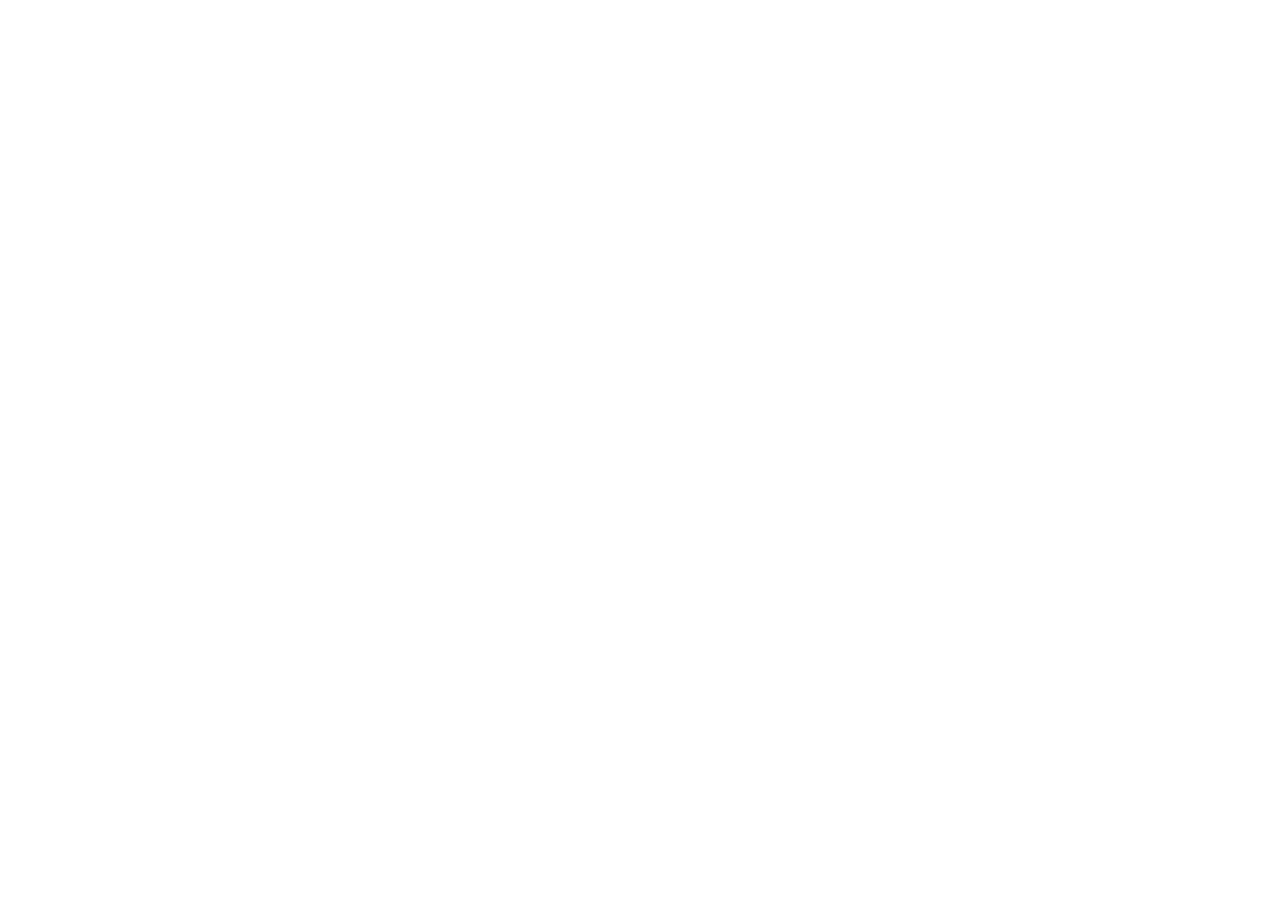
==== index.html @ 252e2342 "Setup Rebo" ====
<!DOCTYPE html>
<html lang="en">
<head>
    <meta charset="UTF-8">
    <meta name="viewport" content="width=device-width, initial-scale=1.0">
    <link rel="stylesheet" href="style.css">
    <title>Foody</title>
</head>
<body>
    
</body>
</html>
---- style.css ----
* {
    border:none;
    outline: none;

    position: relative;
    box-sizing: border-box;

    margin: 0;
    padding: 0;

    text-decoration: none;
    list-style:none ;
}

body {
    max-width: 100svw;
    height: 100svh;
}
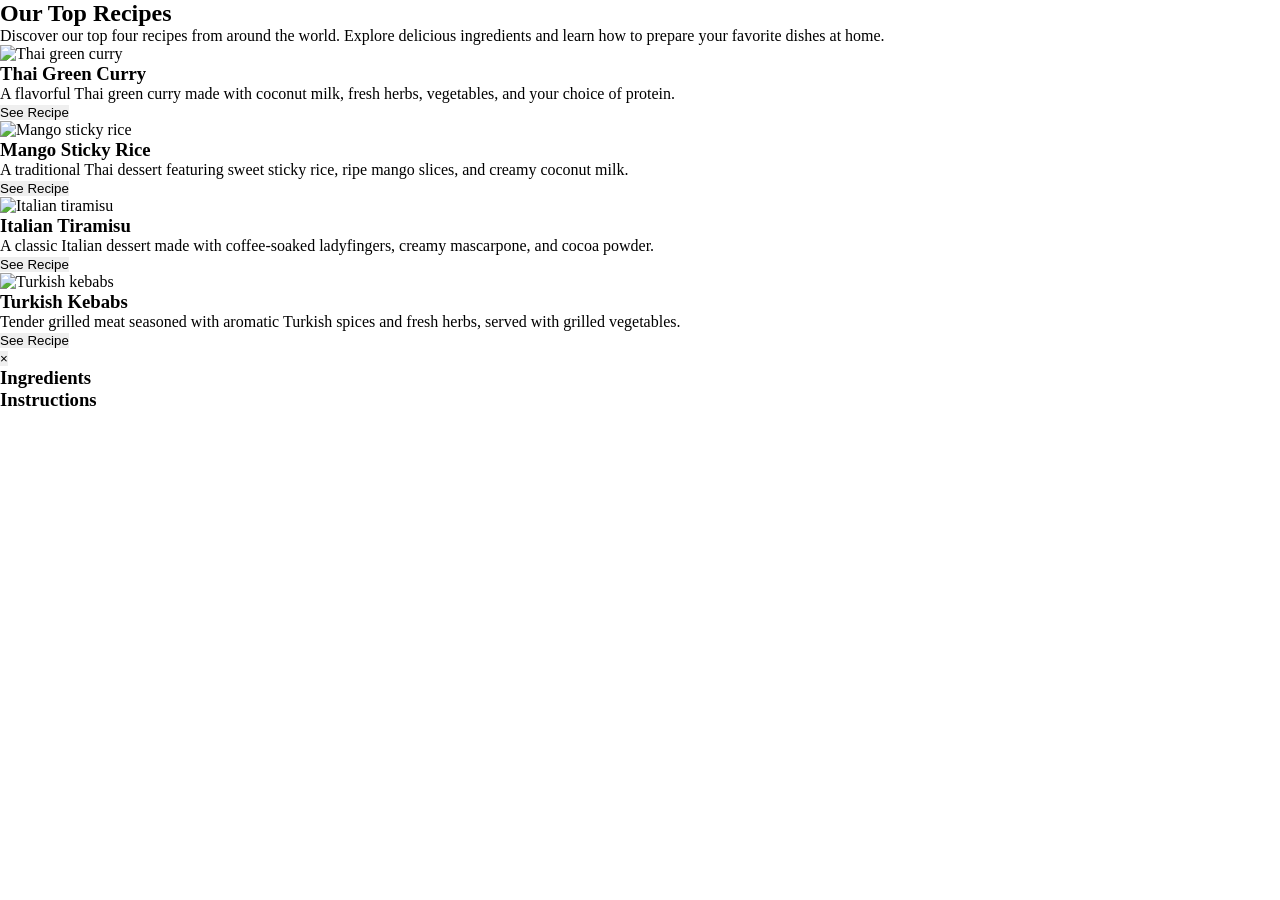
==== commit 6a5d5d78: "Enhance index.html with SEO and metadata Added meta tags for SEO and social sharing, updated title." ====
--- a/index.html
+++ b/index.html
@@ -1,12 +1,143 @@
+
 <!DOCTYPE html>
 <html lang="en">
 <head>
-    <meta charset="UTF-8">
-    <meta name="viewport" content="width=device-width, initial-scale=1.0">
+  <meta charset="UTF-8" />
+    <meta name="viewport" content="width=device-width, initial-scale=1.0" />
+    <meta property="og:image" content="/images/logo.png" />
+    <meta name="twitter:image" content="/images/logo.png" />
+    <meta name="description" content="Foody is a modern restaurant website designed to showcase food items through an attractive and user-friendly interface. It focuses on clean layouts, appealing visuals, and responsive design to provide a smooth browsing experience across desktop and mobile devices." />
+    <meta name="keywords" content="restaurant website, food items, modern design, responsive layout, user-friendly interface, attractive visuals, clean layouts, browsing experience" />
+    <meta name="author" content="Amany Mohamed" />
+    <meta name="robots" content="index, follow" />
+
+    <title>FOODY | Our Top Recipes</title>
+
     <link rel="stylesheet" href="style.css">
-    <title>Foody</title>
+    <script src="main.js" defer></script>
 </head>
+
 <body>
-    
+
+    <main>
+        <section class="top receipts">
+            <h2>Our Top Recipes</h2>
+
+            <p class="section-description">
+                Discover our top four recipes from around the world.
+                Explore delicious ingredients and learn how to prepare
+                your favorite dishes at home.
+            </p>
+
+            <div class="receipts-container">
+
+                <!-- Recipe 1 -->
+                <article class="receipt">
+                    <img src="images/recipe1.jpg"
+                         alt="Thai green curry"
+                         loading="lazy">
+
+                    <h3>Thai Green Curry</h3>
+
+                    <p>
+                        A flavorful Thai green curry made with coconut milk,
+                        fresh herbs, vegetables, and your choice of protein.
+                    </p>
+
+                    <button class="recipe-btn" data-recipe="thai">
+                        See Recipe
+                    </button>
+                </article>
+
+                <!-- Recipe 2 -->
+                <article class="receipt">
+                    <img src="images/recipe2.jpg"
+                         alt="Mango sticky rice"
+                         loading="lazy">
+
+                    <h3>Mango Sticky Rice</h3>
+
+                    <p>
+                        A traditional Thai dessert featuring sweet sticky rice,
+                        ripe mango slices, and creamy coconut milk.
+                    </p>
+
+                    <button class="recipe-btn" data-recipe="mango">
+                        See Recipe
+                    </button>
+                </article>
+
+                <!-- Recipe 3 -->
+                <article class="receipt">
+                    <img src="images/recipe3.jpg"
+                         alt="Italian tiramisu"
+                         loading="lazy">
+
+                    <h3>Italian Tiramisu</h3>
+
+                    <p>
+                        A classic Italian dessert made with coffee-soaked
+                        ladyfingers, creamy mascarpone, and cocoa powder.
+                    </p>
+
+                    <button class="recipe-btn" data-recipe="tiramisu">
+                        See Recipe
+                    </button>
+                </article>
+
+                <!-- Recipe 4 -->
+                <article class="receipt">
+                    <img src="images/recipe4.jpg"
+                         alt="Turkish kebabs"
+                         loading="lazy">
+
+                    <h3>Turkish Kebabs</h3>
+
+                    <p>
+                        Tender grilled meat seasoned with aromatic Turkish
+                        spices and fresh herbs, served with grilled vegetables.
+                    </p>
+
+                    <button class="recipe-btn" data-recipe="kebab">
+                        See Recipe
+                    </button>
+                </article>
+
+            </div>
+        </section>
+    </main>
+
+    <!-- Recipe Modal -->
+    <div class="recipe-modal"
+         id="recipeModal"
+         role="dialog"
+         aria-modal="true"
+         aria-labelledby="recipeTitle"
+         aria-hidden="true">
+
+        <div class="recipe-content">
+
+            <button class="close-btn"
+                    id="closeRecipe"
+                    aria-label="Close recipe">
+                &times;
+            </button>
+
+            <img id="recipeImage" src="" alt="">
+
+            <div class="recipe-details">
+                <h2 id="recipeTitle"></h2>
+
+                <p id="recipeDescription"></p>
+
+                <h3>Ingredients</h3>
+                <ul id="recipeIngredients"></ul>
+
+                <h3>Instructions</h3>
+                <ol id="recipeInstructions"></ol>
+            </div>
+
+        </div>
+    </div>
 </body>
-</html>+</html>
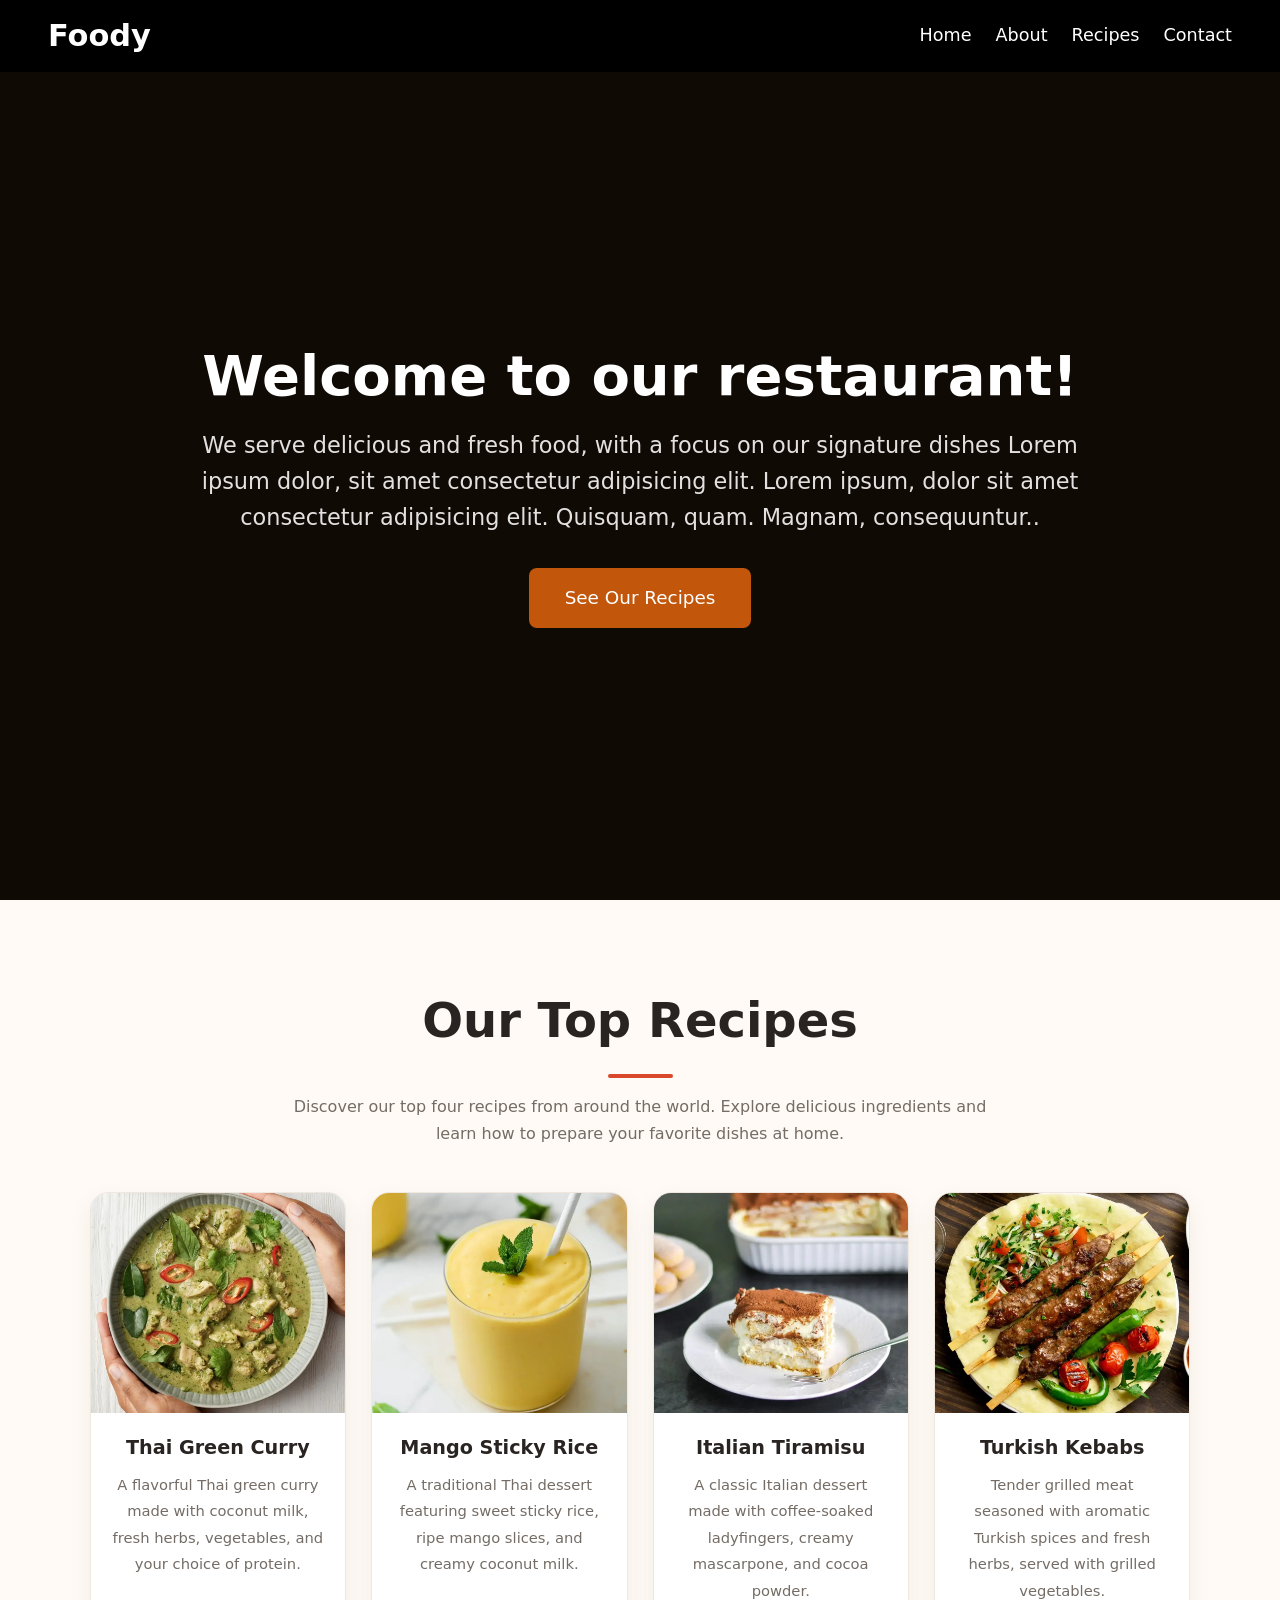
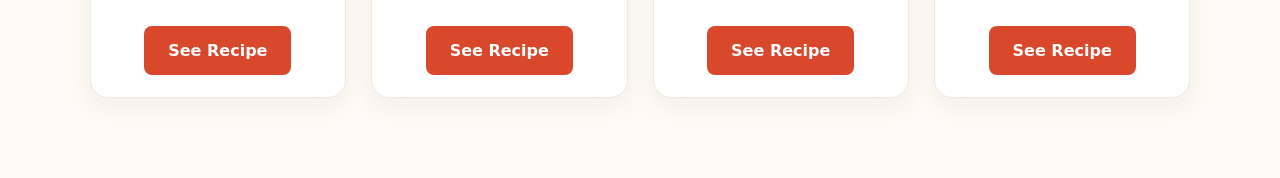
==== commit 61f13e1a: "Add header and hero Section" ====
--- a/index.html
+++ b/index.html
@@ -2,7 +2,7 @@
 <!DOCTYPE html>
 <html lang="en">
 <head>
-  <meta charset="UTF-8" />
+    <meta charset="UTF-8" />
     <meta name="viewport" content="width=device-width, initial-scale=1.0" />
     <meta property="og:image" content="/images/logo.png" />
     <meta name="twitter:image" content="/images/logo.png" />
@@ -14,23 +14,51 @@
     <title>FOODY | Our Top Recipes</title>
 
     <link rel="stylesheet" href="style.css">
+    <link rel="stylesheet" href="header-hero.css">
     <script src="main.js" defer></script>
 </head>
 
 <body>
-
+    <header class="site-header">
+        <div class="site-header__inner">
+            <a href="#home" class="site-header__logo">Foody</a>
+            <button class="nav-toggle" type="button" aria-label="Open menu"
+                aria-expanded="false" aria-controls="primary-nav">
+                <span class="nav-toggle__bar"></span>
+                <span class="nav-toggle__bar"></span>
+                <span class="nav-toggle__bar"></span>
+            </button>   
+            <nav id="primary-nav" class="site-nav" aria-label="Primary">
+                <ul class="site-nav__list">
+                    <li><a href="#home">Home</a></li>
+                    <li><a href="#about">About</a></li>
+                    <li><a href="#recipes">Recipes</a></li>
+                    <li><a href="#contact">Contact</a></li>
+                </ul>
+            </nav>
+        </div>
+    </header>
     <main>
+        <section class="hero" id="home">
+            <div class="hero__content">
+                <h1 class="hero__title">Welcome to our restaurant!</h1>
+                <p class="hero__text">
+                    We serve delicious and fresh food, with a focus on our signature dishes
+                    Lorem ipsum dolor, sit amet consectetur adipisicing elit. Lorem ipsum,
+                    dolor sit amet consectetur adipisicing elit. Quisquam, quam. Magnam,
+                    consequuntur..
+                </p>
+                <a href="#recipes" class="hero__btn">See Our Recipes</a>
+            </div>
+        </section>
         <section class="top receipts">
             <h2>Our Top Recipes</h2>
-
             <p class="section-description">
                 Discover our top four recipes from around the world.
                 Explore delicious ingredients and learn how to prepare
                 your favorite dishes at home.
             </p>
-
             <div class="receipts-container">
-
                 <!-- Recipe 1 -->
                 <article class="receipt">
                     <img src="images/recipe1.jpg"
--- a/style.css
+++ b/style.css
@@ -1,18 +1,336 @@
+
+/* =========================
+   Global Styles
+========================= */
+
 * {
-    border:none;
-    outline: none;
-
-    position: relative;
-    box-sizing: border-box;
-
     margin: 0;
     padding: 0;
-
-    text-decoration: none;
-    list-style:none ;
+    box-sizing: border-box;
+}
+
+:root {
+    --primary: #d9482b;
+    --primary-dark: #b93620;
+    --background: #fffaf5;
+    --white: #ffffff;
+    --text: #292421;
+    --muted: #746c65;
+    --border: #f0e7df;
+    --radius: 18px;
+}
+
+html {
+    scroll-behavior: smooth;
 }
 
 body {
-    max-width: 100svw;
-    height: 100svh;
-}+    font-family: Arial, Helvetica, sans-serif;
+    background: var(--background);
+    color: var(--text);
+    line-height: 1.7;
+}
+
+/* =========================
+   Recipes Section
+========================= */
+
+.receipts {
+    width: 100%;
+    padding: 80px 7%;
+}
+
+.receipts > h2 {
+    text-align: center;
+    font-size: clamp(2rem, 4vw, 3rem);
+    font-weight: 800;
+    margin-bottom: 15px;
+}
+
+.receipts > h2::after {
+    content: "";
+    display: block;
+    width: 65px;
+    height: 4px;
+    background: var(--primary);
+    border-radius: 5px;
+    margin: 12px auto 0;
+}
+
+.section-description {
+    max-width: 700px;
+    margin: 0 auto 45px;
+    text-align: center;
+    color: var(--muted);
+}
+
+/* =========================
+   Recipes Grid
+========================= */
+
+.receipts-container {
+    display: grid;
+    grid-template-columns: repeat(4, minmax(0, 1fr));
+    gap: 25px;
+    align-items: stretch;
+}
+
+/* =========================
+   Recipe Cards
+========================= */
+
+.receipt {
+    display: flex;
+    flex-direction: column;
+    align-items: center;
+    text-align: center;
+    min-width: 0;
+    background: var(--white);
+    border: 1px solid var(--border);
+    border-radius: var(--radius);
+    overflow: hidden;
+    box-shadow: 0 8px 25px rgba(65, 39, 22, 0.06);
+    transition: transform 0.3s ease,
+                box-shadow 0.3s ease;
+}
+
+.receipt:hover {
+    transform: translateY(-7px);
+    box-shadow: 0 18px 40px rgba(65, 39, 22, 0.13);
+}
+
+.receipt img {
+    display: block;
+    width: 100%;
+    height: 220px;
+    object-fit: cover;
+    transition: transform 0.4s ease;
+}
+
+.receipt:hover img {
+    transform: scale(1.04);
+}
+
+.receipt h3 {
+    font-size: 1.2rem;
+    line-height: 1.4;
+    margin: 22px 16px 10px;
+}
+
+.receipt p {
+    flex-grow: 1;
+    font-size: 0.92rem;
+    color: var(--muted);
+    line-height: 1.8;
+    margin: 0 20px 22px;
+}
+
+/* =========================
+   Buttons
+========================= */
+
+.recipe-btn {
+    margin: 0 15px 22px;
+    padding: 11px 24px;
+    border: none;
+    border-radius: 8px;
+    background: var(--primary);
+    color: var(--white);
+    font: inherit;
+    font-weight: 700;
+    cursor: pointer;
+    transition: background 0.3s ease,
+                transform 0.3s ease;
+}
+
+.recipe-btn:hover {
+    background: var(--primary-dark);
+    transform: translateY(-2px);
+}
+
+.recipe-btn:focus-visible,
+.close-btn:focus-visible {
+    outline: 3px solid #f3a18e;
+    outline-offset: 4px;
+}
+
+/* =========================
+   Recipe Modal
+========================= */
+
+.recipe-modal {
+    display: none;
+    position: fixed;
+    inset: 0;
+    z-index: 1000;
+    padding: 20px;
+    justify-content: center;
+    align-items: center;
+    background: rgba(0, 0, 0, 0.7);
+}
+
+.recipe-modal.active {
+    display: flex;
+}
+
+.recipe-content {
+    position: relative;
+    width: 100%;
+    max-width: 600px;
+    max-height: 85vh;
+    overflow-y: auto;
+    background: var(--white);
+    border-radius: 18px;
+    box-shadow: 0 20px 60px rgba(0, 0, 0, 0.3);
+    animation: modalFadeIn 0.25s ease;
+}
+
+@keyframes modalFadeIn {
+    from {
+        opacity: 0;
+        transform: translateY(15px);
+    }
+
+    to {
+        opacity: 1;
+        transform: translateY(0);
+    }
+}
+
+.recipe-content > img {
+    display: block;
+    width: 100%;
+    height: 260px;
+    object-fit: cover;
+}
+
+.recipe-details {
+    padding: 25px 30px 35px;
+}
+
+.recipe-details h2 {
+    color: var(--primary);
+    font-size: 1.8rem;
+    line-height: 1.4;
+    margin-bottom: 12px;
+    padding-right: 25px;
+}
+
+.recipe-details > p {
+    color: var(--muted);
+    margin-bottom: 20px;
+}
+
+.recipe-details h3 {
+    margin: 22px 0 10px;
+    font-size: 1.15rem;
+}
+
+.recipe-details ul,
+.recipe-details ol {
+    padding-left: 24px;
+}
+
+.recipe-details li {
+    padding-left: 4px;
+    margin-bottom: 9px;
+    line-height: 1.7;
+}
+
+/* =========================
+   Close Button
+========================= */
+
+.close-btn {
+    position: absolute;
+    top: 12px;
+    right: 12px;
+    z-index: 2;
+    display: flex;
+    justify-content: center;
+    align-items: center;
+    width: 40px;
+    height: 40px;
+    border: none;
+    border-radius: 50%;
+    background: var(--white);
+    color: var(--text);
+    font-size: 30px;
+    line-height: 1;
+    cursor: pointer;
+    box-shadow: 0 2px 10px rgba(0, 0, 0, 0.15);
+    transition: color 0.2s ease,
+                background 0.2s ease;
+}
+
+.close-btn:hover {
+    color: var(--white);
+    background: var(--primary);
+}
+
+/* =========================
+   Tablet
+========================= */
+
+@media (max-width: 1100px) {
+    .receipts-container {
+        grid-template-columns: repeat(2, minmax(0, 1fr));
+    }
+
+    .receipt img {
+        height: 240px;
+    }
+}
+
+/* =========================
+   Mobile
+========================= */
+
+@media (max-width: 600px) {
+    .receipts {
+        padding: 50px 5%;
+    }
+
+    .receipts-container {
+        grid-template-columns: 1fr;
+        gap: 22px;
+    }
+
+    .receipt img {
+        height: 240px;
+    }
+
+    .recipe-modal {
+        padding: 12px;
+    }
+
+    .recipe-content {
+        max-height: 90vh;
+    }
+
+    .recipe-content > img {
+        height: 200px;
+    }
+
+    .recipe-details {
+        padding: 22px 20px 28px;
+    }
+
+    .recipe-details h2 {
+        font-size: 1.5rem;
+    }
+}
+
+/* =========================
+   Reduced Motion
+========================= */
+
+@media (prefers-reduced-motion: reduce) {
+    *,
+    *::before,
+    *::after {
+        animation-duration: 0.01ms !important;
+        transition-duration: 0.01ms !important;
+        scroll-behavior: auto !important;
+    }
+}
--- a/header-hero.css
+++ b/header-hero.css
@@ -0,0 +1,179 @@
+/* Add to style.css */
+
+:root {
+  --foody-black: #000;
+  --foody-white: #fff;
+  --foody-accent: #c2570c;
+  --foody-accent-hover: #a84a08;
+  --header-h: 72px;
+}
+
+*, *::before, *::after { box-sizing: border-box; }
+
+body {
+  margin: 0;
+  font-family: "Segoe UI", "Nunito", system-ui, -apple-system, Roboto, Arial, sans-serif;
+}
+
+/* ---------- Header ---------- */
+.site-header {
+  position: sticky;
+  top: 0;
+  z-index: 100;
+  background: var(--foody-black);
+}
+
+.site-header__inner {
+  max-width: 1400px;
+  margin: 0 auto;
+  min-height: var(--header-h);
+  padding: 0 clamp(1rem, 4vw, 3rem);
+  display: flex;
+  align-items: center;
+  justify-content: space-between;
+}
+
+.site-header__logo {
+  color: var(--foody-white);
+  font-size: clamp(1.5rem, 2.5vw, 1.9rem);
+  font-weight: 700;
+  text-decoration: none;
+}
+
+.site-nav__list {
+  display: flex;
+  gap: clamp(0.9rem, 2vw, 1.5rem);
+  margin: 0;
+  padding: 0;
+  list-style: none;
+}
+
+.site-nav__list a {
+  color: var(--foody-white);
+  text-decoration: none;
+  font-size: 1.1rem;
+  padding: 0.25rem 0;
+  border-bottom: 2px solid transparent;
+  transition: border-color 0.2s;
+}
+
+.site-nav__list a:hover { border-bottom-color: var(--foody-accent); }
+
+.site-header a:focus-visible,
+.nav-toggle:focus-visible,
+.hero__btn:focus-visible {
+  outline: 3px solid #ffb27a;
+  outline-offset: 3px;
+}
+
+/* Hamburger (hidden on desktop) */
+.nav-toggle {
+  display: none;
+  width: 44px;
+  height: 44px;
+  padding: 0;
+  background: none;
+  border: 0;
+  cursor: pointer;
+  flex-direction: column;
+  align-items: center;
+  justify-content: center;
+  gap: 6px;
+}
+
+.nav-toggle__bar {
+  width: 26px;
+  height: 2px;
+  background: var(--foody-white);
+  transition: transform 0.25s, opacity 0.25s;
+}
+
+.nav-toggle[aria-expanded="true"] .nav-toggle__bar:nth-child(1) { transform: translateY(8px) rotate(45deg); }
+.nav-toggle[aria-expanded="true"] .nav-toggle__bar:nth-child(2) { opacity: 0; }
+.nav-toggle[aria-expanded="true"] .nav-toggle__bar:nth-child(3) { transform: translateY(-8px) rotate(-45deg); }
+
+/* ---------- Hero ---------- */
+.hero {
+  min-height: calc(100vh - var(--header-h));
+  min-height: calc(100svh - var(--header-h));
+  display: grid;
+  place-items: center;
+  padding: clamp(3rem, 8vw, 6rem) clamp(1rem, 4vw, 2rem);
+  text-align: center;
+  background:
+    linear-gradient(rgba(0, 0, 0, 0.62), rgba(0, 0, 0, 0.62)),
+    url("images/hero.jpg") center / cover no-repeat,
+    #2a1a0e; /* fallback if the image is missing */
+}
+
+.hero__content {
+  width: 100%;
+  max-width: 1000px;
+}
+
+.hero__title {
+  margin: 0 0 1.25rem;
+  font-size: clamp(2rem, 6vw, 3.5rem);
+  line-height: 1.15;
+  font-weight: 700;
+  color:white;
+}
+
+.hero__text {
+  margin: 0 auto 2rem;
+  max-width: 62ch;
+  font-size: clamp(1rem, 2.2vw, 1.4rem);
+  line-height: 1.6;
+  color: rgba(255, 255, 255, 0.88);
+}
+
+.hero__btn {
+  display: inline-block;
+  padding: 0.9rem 2.25rem;
+  background: var(--foody-accent);
+  color: var(--foody-white);
+  font-size: 1.15rem;
+  text-decoration: none;
+  border-radius: 8px;
+  transition: background 0.2s;
+}
+
+.hero__btn:hover { background: var(--foody-accent-hover); }
+
+/* ---------- Mobile / tablet ---------- */
+@media (max-width: 768px) {
+  :root { --header-h: 64px; }
+
+  .nav-toggle { display: flex; }
+
+  .site-nav {
+    position: absolute;
+    top: 100%;
+    left: 0;
+    right: 0;
+    background: var(--foody-black);
+    border-top: 1px solid rgba(255, 255, 255, 0.12);
+    display: none;
+  }
+
+  .site-nav.is-open { display: block; }
+
+  .site-nav__list {
+    flex-direction: column;
+    gap: 0;
+    padding: 0.5rem clamp(1rem, 4vw, 3rem) 1rem;
+  }
+
+  .site-nav__list a {
+    display: block;
+    padding: 0.85rem 0;
+    border-bottom: 0;
+    font-size: 1.15rem;
+  }
+
+  .hero__btn { width: 100%; max-width: 320px; }
+}
+
+@media (prefers-reduced-motion: reduce) {
+  * { transition: none !important; }
+}
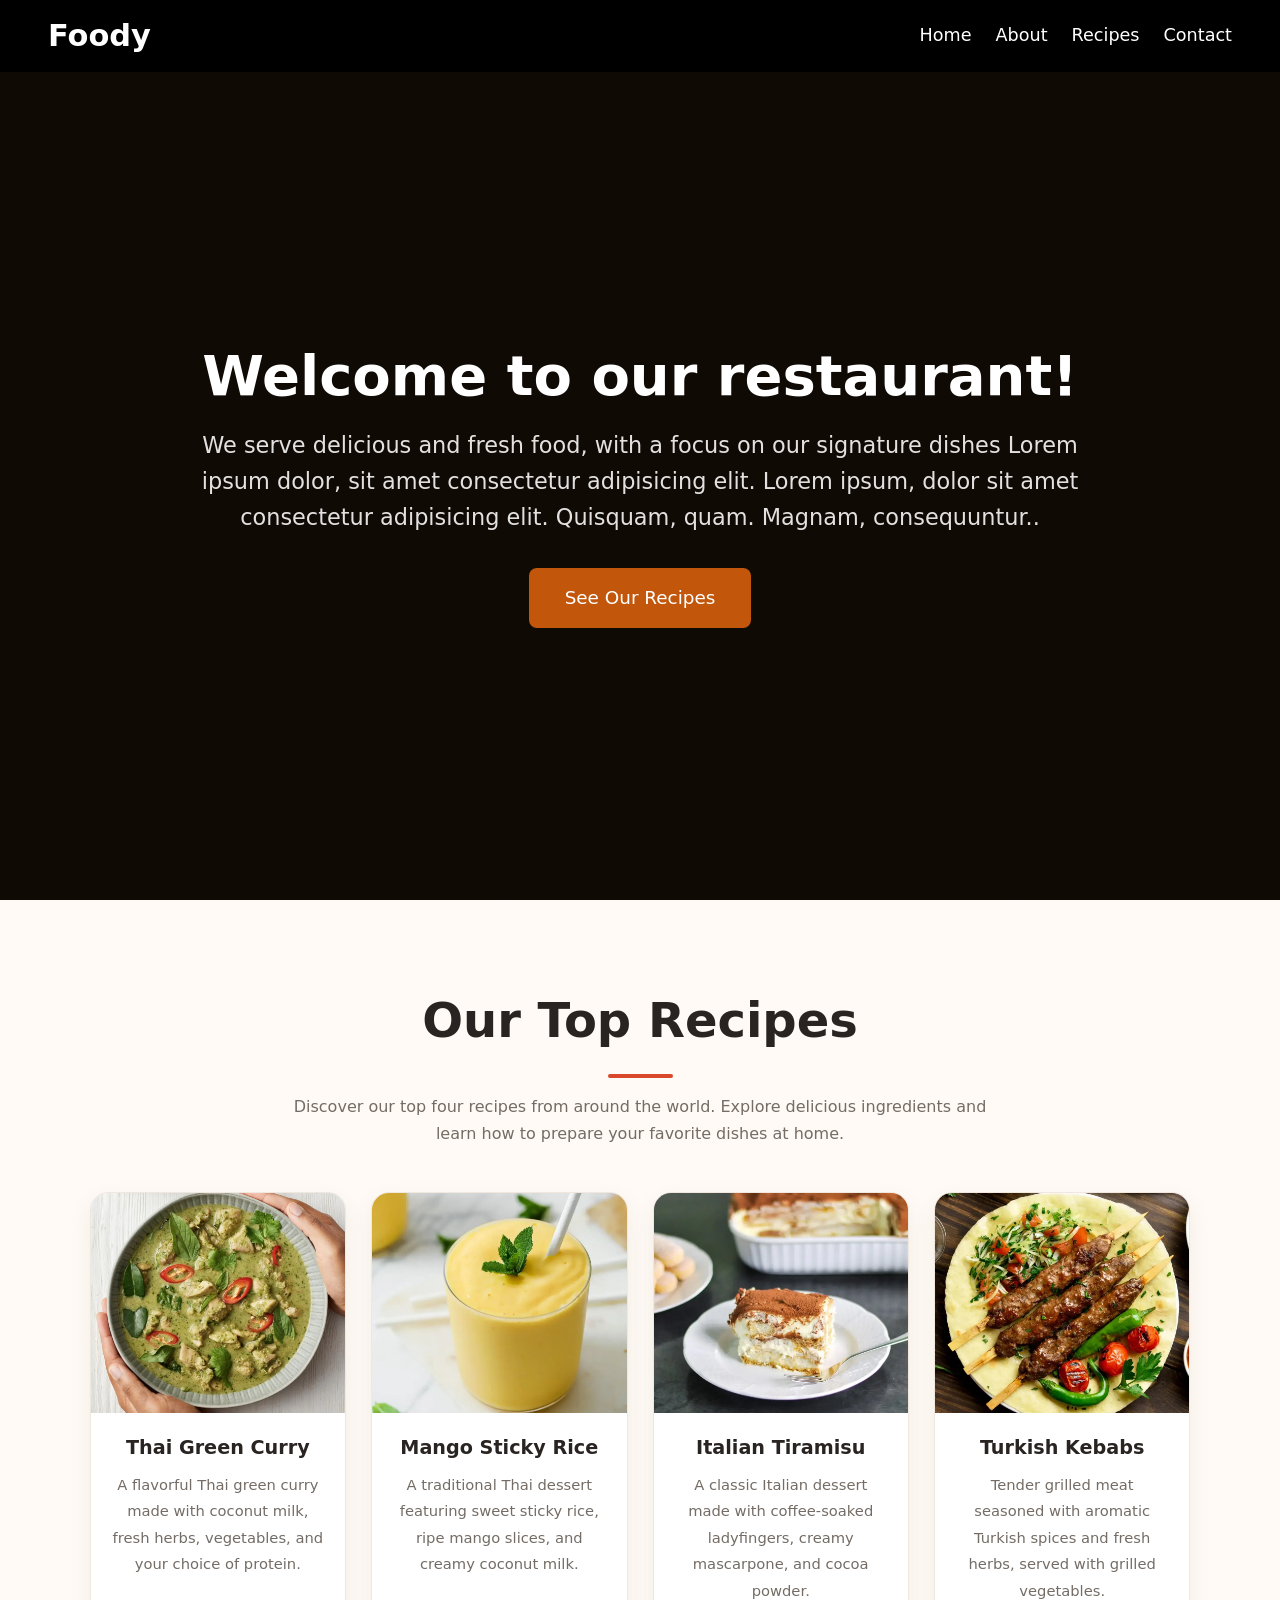
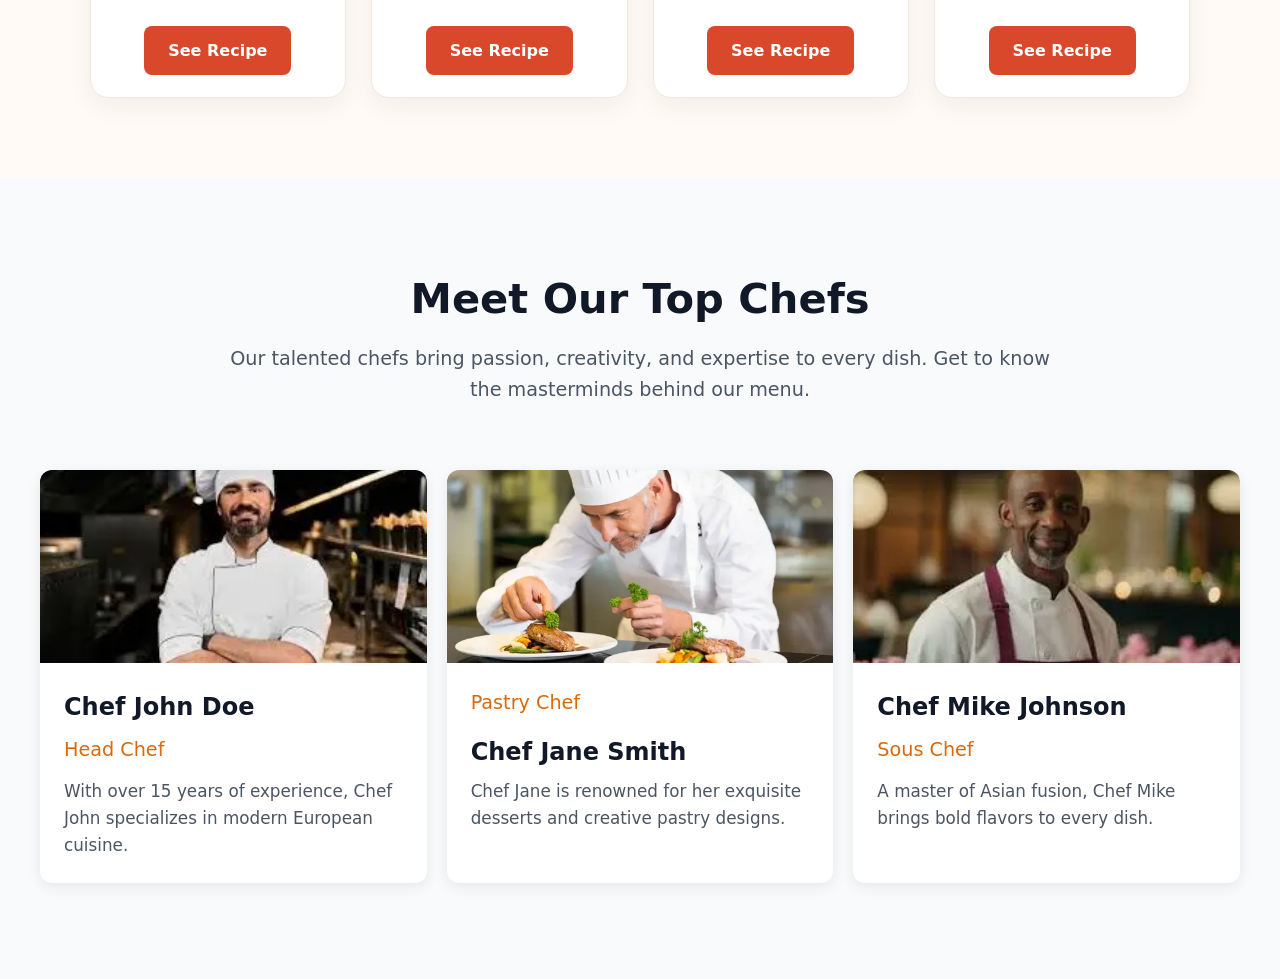
==== commit 72f21ff8: "add chefs section" ====
--- a/index.html
+++ b/index.html
@@ -13,12 +13,14 @@
 
     <title>FOODY | Our Top Recipes</title>
 
-    <link rel="stylesheet" href="style.css">
-    <link rel="stylesheet" href="header-hero.css">
+    <link rel="stylesheet" href="css/style.css">
+    <link rel="stylesheet" href="css/header-hero.css">
+    <link rel="stylesheet" href="css/chefs.css">
     <script src="main.js" defer></script>
 </head>
 
 <body>
+    <!-- header -->
     <header class="site-header">
         <div class="site-header__inner">
             <a href="#home" class="site-header__logo">Foody</a>
@@ -32,13 +34,14 @@
                 <ul class="site-nav__list">
                     <li><a href="#home">Home</a></li>
                     <li><a href="#about">About</a></li>
-                    <li><a href="#recipes">Recipes</a></li>
+                    <li><a href="pages/Recipts/index.html">Recipes</a></li>
                     <li><a href="#contact">Contact</a></li>
                 </ul>
             </nav>
         </div>
     </header>
     <main>
+        <!-- hero section -->
         <section class="hero" id="home">
             <div class="hero__content">
                 <h1 class="hero__title">Welcome to our restaurant!</h1>
@@ -167,5 +170,53 @@
 
         </div>
     </div>
+
+    <!-- chefs -->
+    <section class="chefs" id="chefs">
+        <div class="chefs__inner">
+            <h2 class="chefs__title">Meet Our Top Chefs</h2>
+            <p class="chefs__intro">
+                Our talented chefs bring passion, creativity, and expertise to every dish.
+                Get to know the masterminds behind our menu.
+            </p>
+        
+            <div class="chefs__grid">
+                <article class="chef-card">
+                    <img class="chef-card__img" src="images/chef1.webp" alt="Chef John Doe">
+                    <div class="chef-card__body">
+                        <h3 class="chef-card__name">Chef John Doe</h3>
+                        <p class="chef-card__role">Head Chef</p>
+                        <p class="chef-card__bio">
+                            With over 15 years of experience, Chef John specializes in modern
+                            European cuisine.
+                        </p>
+                    </div>
+                </article>
+                <article class="chef-card">
+                    <img class="chef-card__img" src="images/chef2.webp" alt="Chef Jane Smith">
+                    <div class="chef-card__body">
+                        <p class="chef-card__role">Pastry Chef</p>
+                        <h3 class="chef-card__name">Chef Jane Smith</h3>
+                        <p class="chef-card__bio">
+                            Chef Jane is renowned for her exquisite desserts and creative pastry
+                            designs.
+                        </p>
+                    </div>
+                </article>
+                <article class="chef-card">
+                    <img class="chef-card__img" src="images/chef3.webp" alt="Chef Mike Johnson">
+                    <div class="chef-card__body">
+                        <h3 class="chef-card__name">Chef Mike Johnson</h3>
+                        <p class="chef-card__role">Sous Chef</p>
+                        <p class="chef-card__bio">
+                            A master of Asian fusion, Chef Mike brings bold flavors to every
+                            dish.
+                        </p>
+                    </div>
+                </article>
+            </div>
+        </div>
+    </section>
+
 </body>
 </html>
--- a/css/style.css
+++ b/css/style.css
@@ -0,0 +1,348 @@
+
+/* =========================
+   Global Styles
+========================= */
+
+* {
+    margin: 0;
+    padding: 0;
+    box-sizing: border-box;
+}
+
+:root {
+    --primary: #d9482b;
+    --primary-dark: #b93620;
+    --background: #fffaf5;
+    --white: #ffffff;
+    --text: #292421;
+    --muted: #746c65;
+    --border: #f0e7df;
+    --radius: 18px;
+}
+
+html {
+    scroll-behavior: smooth;
+}
+
+body {
+    font-family: Arial, Helvetica, sans-serif;
+    background: var(--background);
+    color: var(--text);
+    line-height: 1.7;
+}
+
+/* =========================
+   Recipes Section
+========================= */
+
+.receipts {
+    width: 100%;
+    padding: 80px 7%;
+}
+
+.receipts > h2 {
+    text-align: center;
+    font-size: clamp(2rem, 4vw, 3rem);
+    font-weight: 800;
+    margin-bottom: 15px;
+}
+
+.receipts > h2::after {
+    content: "";
+    display: block;
+    width: 65px;
+    height: 4px;
+    background: var(--primary);
+    border-radius: 5px;
+    margin: 12px auto 0;
+}
+
+.section-description {
+    max-width: 700px;
+    margin: 0 auto 45px;
+    text-align: center;
+    color: var(--muted);
+}
+
+/* =========================
+   Recipes Grid
+========================= */
+
+.receipts-container {
+    display: grid;
+    grid-template-columns: repeat(4, minmax(0, 1fr));
+    gap: 25px;
+    align-items: stretch;
+}
+
+/* =========================
+   Recipe Cards
+========================= */
+
+.receipt {
+    display: flex;
+    flex-direction: column;
+    align-items: center;
+    text-align: center;
+    min-width: 0;
+    background: var(--white);
+    border: 1px solid var(--border);
+    border-radius: var(--radius);
+    overflow: hidden;
+    box-shadow: 0 8px 25px rgba(65, 39, 22, 0.06);
+    transition: transform 0.3s ease,
+                box-shadow 0.3s ease;
+}
+
+/* added chif card transition hover */
+
+.chef-card {
+    box-shadow: 0 8px 25px rgba(65, 39, 22, 0.06);
+    transition: transform 0.3s ease,
+                box-shadow 0.3s ease;
+} 
+
+.receipt:hover ,.chef-card:hover{
+    transform: translateY(-7px);
+    box-shadow: 0 18px 40px rgba(65, 39, 22, 0.13);
+}
+
+.receipt img {
+    display: block;
+    width: 100%;
+    height: 220px;
+    object-fit: cover;
+    transition: transform 0.4s ease;
+}
+
+.chef-card__img {
+    transition: transform 0.4s ease;
+}
+
+.receipt:hover img ,.chef-card:hover img{
+    transform: scale(1.04);
+}
+
+.receipt h3 {
+    font-size: 1.2rem;
+    line-height: 1.4;
+    margin: 22px 16px 10px;
+}
+
+.receipt p {
+    flex-grow: 1;
+    font-size: 0.92rem;
+    color: var(--muted);
+    line-height: 1.8;
+    margin: 0 20px 22px;
+}
+
+/* =========================
+   Buttons
+========================= */
+
+.recipe-btn {
+    margin: 0 15px 22px;
+    padding: 11px 24px;
+    border: none;
+    border-radius: 8px;
+    background: var(--primary);
+    color: var(--white);
+    font: inherit;
+    font-weight: 700;
+    cursor: pointer;
+    transition: background 0.3s ease,
+                transform 0.3s ease;
+}
+
+.recipe-btn:hover {
+    background: var(--primary-dark);
+    transform: translateY(-2px);
+}
+
+.recipe-btn:focus-visible,
+.close-btn:focus-visible {
+    outline: 3px solid #f3a18e;
+    outline-offset: 4px;
+}
+
+/* =========================
+   Recipe Modal
+========================= */
+
+.recipe-modal {
+    display: none;
+    position: fixed;
+    inset: 0;
+    z-index: 1000;
+    padding: 20px;
+    justify-content: center;
+    align-items: center;
+    background: rgba(0, 0, 0, 0.7);
+}
+
+.recipe-modal.active {
+    display: flex;
+}
+
+.recipe-content {
+    position: relative;
+    width: 100%;
+    max-width: 600px;
+    max-height: 85vh;
+    overflow-y: auto;
+    background: var(--white);
+    border-radius: 18px;
+    box-shadow: 0 20px 60px rgba(0, 0, 0, 0.3);
+    animation: modalFadeIn 0.25s ease;
+}
+
+@keyframes modalFadeIn {
+    from {
+        opacity: 0;
+        transform: translateY(15px);
+    }
+
+    to {
+        opacity: 1;
+        transform: translateY(0);
+    }
+}
+
+.recipe-content > img {
+    display: block;
+    width: 100%;
+    height: 260px;
+    object-fit: cover;
+}
+
+.recipe-details {
+    padding: 25px 30px 35px;
+}
+
+.recipe-details h2 {
+    color: var(--primary);
+    font-size: 1.8rem;
+    line-height: 1.4;
+    margin-bottom: 12px;
+    padding-right: 25px;
+}
+
+.recipe-details > p {
+    color: var(--muted);
+    margin-bottom: 20px;
+}
+
+.recipe-details h3 {
+    margin: 22px 0 10px;
+    font-size: 1.15rem;
+}
+
+.recipe-details ul,
+.recipe-details ol {
+    padding-left: 24px;
+}
+
+.recipe-details li {
+    padding-left: 4px;
+    margin-bottom: 9px;
+    line-height: 1.7;
+}
+
+/* =========================
+   Close Button
+========================= */
+
+.close-btn {
+    position: absolute;
+    top: 12px;
+    right: 12px;
+    z-index: 2;
+    display: flex;
+    justify-content: center;
+    align-items: center;
+    width: 40px;
+    height: 40px;
+    border: none;
+    border-radius: 50%;
+    background: var(--white);
+    color: var(--text);
+    font-size: 30px;
+    line-height: 1;
+    cursor: pointer;
+    box-shadow: 0 2px 10px rgba(0, 0, 0, 0.15);
+    transition: color 0.2s ease,
+                background 0.2s ease;
+}
+
+.close-btn:hover {
+    color: var(--white);
+    background: var(--primary);
+}
+
+/* =========================
+   Tablet
+========================= */
+
+@media (max-width: 1100px) {
+    .receipts-container {
+        grid-template-columns: repeat(2, minmax(0, 1fr));
+    }
+
+    .receipt img {
+        height: 240px;
+    }
+}
+
+/* =========================
+   Mobile
+========================= */
+
+@media (max-width: 600px) {
+    .receipts {
+        padding: 50px 5%;
+    }
+
+    .receipts-container {
+        grid-template-columns: 1fr;
+        gap: 22px;
+    }
+
+    .receipt img {
+        height: 240px;
+    }
+
+    .recipe-modal {
+        padding: 12px;
+    }
+
+    .recipe-content {
+        max-height: 90vh;
+    }
+
+    .recipe-content > img {
+        height: 200px;
+    }
+
+    .recipe-details {
+        padding: 22px 20px 28px;
+    }
+
+    .recipe-details h2 {
+        font-size: 1.5rem;
+    }
+}
+
+/* =========================
+   Reduced Motion
+========================= */
+
+@media (prefers-reduced-motion: reduce) {
+    *,
+    *::before,
+    *::after {
+        animation-duration: 0.01ms !important;
+        transition-duration: 0.01ms !important;
+        scroll-behavior: auto !important;
+    }
+}
--- a/css/header-hero.css
+++ b/css/header-hero.css
@@ -0,0 +1,179 @@
+/* Add to style.css */
+
+:root {
+  --foody-black: #000;
+  --foody-white: #fff;
+  --foody-accent: #c2570c;
+  --foody-accent-hover: #a84a08;
+  --header-h: 72px;
+}
+
+*, *::before, *::after { box-sizing: border-box; }
+
+body {
+  margin: 0;
+  font-family: "Segoe UI", "Nunito", system-ui, -apple-system, Roboto, Arial, sans-serif;
+}
+
+/* ---------- Header ---------- */
+.site-header {
+  position: sticky;
+  top: 0;
+  z-index: 100;
+  background: var(--foody-black);
+}
+
+.site-header__inner {
+  max-width: 1400px;
+  margin: 0 auto;
+  min-height: var(--header-h);
+  padding: 0 clamp(1rem, 4vw, 3rem);
+  display: flex;
+  align-items: center;
+  justify-content: space-between;
+}
+
+.site-header__logo {
+  color: var(--foody-white);
+  font-size: clamp(1.5rem, 2.5vw, 1.9rem);
+  font-weight: 700;
+  text-decoration: none;
+}
+
+.site-nav__list {
+  display: flex;
+  gap: clamp(0.9rem, 2vw, 1.5rem);
+  margin: 0;
+  padding: 0;
+  list-style: none;
+}
+
+.site-nav__list a {
+  color: var(--foody-white);
+  text-decoration: none;
+  font-size: 1.1rem;
+  padding: 0.25rem 0;
+  border-bottom: 2px solid transparent;
+  transition: border-color 0.2s;
+}
+
+.site-nav__list a:hover { border-bottom-color: var(--foody-accent); }
+
+.site-header a:focus-visible,
+.nav-toggle:focus-visible,
+.hero__btn:focus-visible {
+  outline: 3px solid #ffb27a;
+  outline-offset: 3px;
+}
+
+/* Hamburger (hidden on desktop) */
+.nav-toggle {
+  display: none;
+  width: 44px;
+  height: 44px;
+  padding: 0;
+  background: none;
+  border: 0;
+  cursor: pointer;
+  flex-direction: column;
+  align-items: center;
+  justify-content: center;
+  gap: 6px;
+}
+
+.nav-toggle__bar {
+  width: 26px;
+  height: 2px;
+  background: var(--foody-white);
+  transition: transform 0.25s, opacity 0.25s;
+}
+
+.nav-toggle[aria-expanded="true"] .nav-toggle__bar:nth-child(1) { transform: translateY(8px) rotate(45deg); }
+.nav-toggle[aria-expanded="true"] .nav-toggle__bar:nth-child(2) { opacity: 0; }
+.nav-toggle[aria-expanded="true"] .nav-toggle__bar:nth-child(3) { transform: translateY(-8px) rotate(-45deg); }
+
+/* ---------- Hero ---------- */
+.hero {
+  min-height: calc(100vh - var(--header-h));
+  min-height: calc(100svh - var(--header-h));
+  display: grid;
+  place-items: center;
+  padding: clamp(3rem, 8vw, 6rem) clamp(1rem, 4vw, 2rem);
+  text-align: center;
+  background:
+    linear-gradient(rgba(0, 0, 0, 0.62), rgba(0, 0, 0, 0.62)),
+    url("images/hero.jpg") center / cover no-repeat,
+    #2a1a0e; /* fallback if the image is missing */
+}
+
+.hero__content {
+  width: 100%;
+  max-width: 1000px;
+}
+
+.hero__title {
+  margin: 0 0 1.25rem;
+  font-size: clamp(2rem, 6vw, 3.5rem);
+  line-height: 1.15;
+  font-weight: 700;
+  color:white;
+}
+
+.hero__text {
+  margin: 0 auto 2rem;
+  max-width: 62ch;
+  font-size: clamp(1rem, 2.2vw, 1.4rem);
+  line-height: 1.6;
+  color: rgba(255, 255, 255, 0.88);
+}
+
+.hero__btn {
+  display: inline-block;
+  padding: 0.9rem 2.25rem;
+  background: var(--foody-accent);
+  color: var(--foody-white);
+  font-size: 1.15rem;
+  text-decoration: none;
+  border-radius: 8px;
+  transition: background 0.2s;
+}
+
+.hero__btn:hover { background: var(--foody-accent-hover); }
+
+/* ---------- Mobile / tablet ---------- */
+@media (max-width: 768px) {
+  :root { --header-h: 64px; }
+
+  .nav-toggle { display: flex; }
+
+  .site-nav {
+    position: absolute;
+    top: 100%;
+    left: 0;
+    right: 0;
+    background: var(--foody-black);
+    border-top: 1px solid rgba(255, 255, 255, 0.12);
+    display: none;
+  }
+
+  .site-nav.is-open { display: block; }
+
+  .site-nav__list {
+    flex-direction: column;
+    gap: 0;
+    padding: 0.5rem clamp(1rem, 4vw, 3rem) 1rem;
+  }
+
+  .site-nav__list a {
+    display: block;
+    padding: 0.85rem 0;
+    border-bottom: 0;
+    font-size: 1.15rem;
+  }
+
+  .hero__btn { width: 100%; max-width: 320px; }
+}
+
+@media (prefers-reduced-motion: reduce) {
+  * { transition: none !important; }
+}
--- a/css/chefs.css
+++ b/css/chefs.css
@@ -0,0 +1,100 @@
+/* Add to style.css */
+
+.chefs {
+  background: #f9fafb;
+  color: #111827;
+  padding: clamp(3rem, 8vw, 6rem) clamp(1rem, 4vw, 2rem);
+}
+
+.chefs__inner {
+  max-width: 1200px;
+  margin: 0 auto;
+}
+
+.chefs__title {
+  margin: 0 0 1.25rem;
+  text-align: center;
+  font-size: clamp(1.9rem, 5vw, 2.6rem);
+  line-height: 1.2;
+  font-weight: 700;
+  color: #111827;
+}
+
+.chefs__intro {
+  max-width: 70ch;
+  margin: 0 auto clamp(2rem, 6vw, 4rem);
+  text-align: center;
+  font-size: clamp(1rem, 2vw, 1.2rem);
+  line-height: 1.6;
+  color: #4b5563;
+}
+
+.chefs__grid {
+  display: grid;
+  grid-template-columns: repeat(3, 1fr);
+  gap: 1.25rem;
+}
+
+.chef-card {
+  background: #fff;
+  border-radius: 12px;
+  overflow: hidden;
+  box-shadow: 0 4px 14px rgba(0, 0, 0, 0.08);
+  display: flex;
+  flex-direction: column;
+}
+
+.chef-card__img {
+  display: block;
+  width: 100%;
+  aspect-ratio: 2 / 1;
+  object-fit: cover;
+  background: #e5e7eb; /* shows while the image is empty or loading */
+}
+
+.chef-card__body {
+  padding: 1.5rem;
+}
+
+.chef-card__name {
+  margin: 0 0 0.35rem;
+  font-size: 1.5rem;
+  font-weight: 700;
+  color: #111827;
+}
+
+.chef-card__role {
+  margin: 0 0 0.75rem;
+  font-size: 1.2rem;
+  color: #d9690a;
+}
+
+.chef-card__bio {
+  margin: 0;
+  font-size: 1.05rem;
+  line-height: 1.6;
+  color: #4b5563;
+}
+
+/* Tablet: 2 columns, third card centered on its own row */
+@media (max-width: 992px) {
+  .chefs__grid { grid-template-columns: repeat(2, 1fr); }
+
+  .chef-card:nth-child(3):last-child {
+    grid-column: 1 / -1;
+    justify-self: center;
+    width: calc(50% - 0.625rem);
+  }
+}
+
+/* Mobile: single column */
+@media (max-width: 600px) {
+  .chefs__grid { grid-template-columns: 1fr; }
+
+  .chef-card:nth-child(3):last-child {
+    width: auto;
+    justify-self: stretch;
+  }
+
+  .chef-card__body { padding: 1.25rem; }
+}
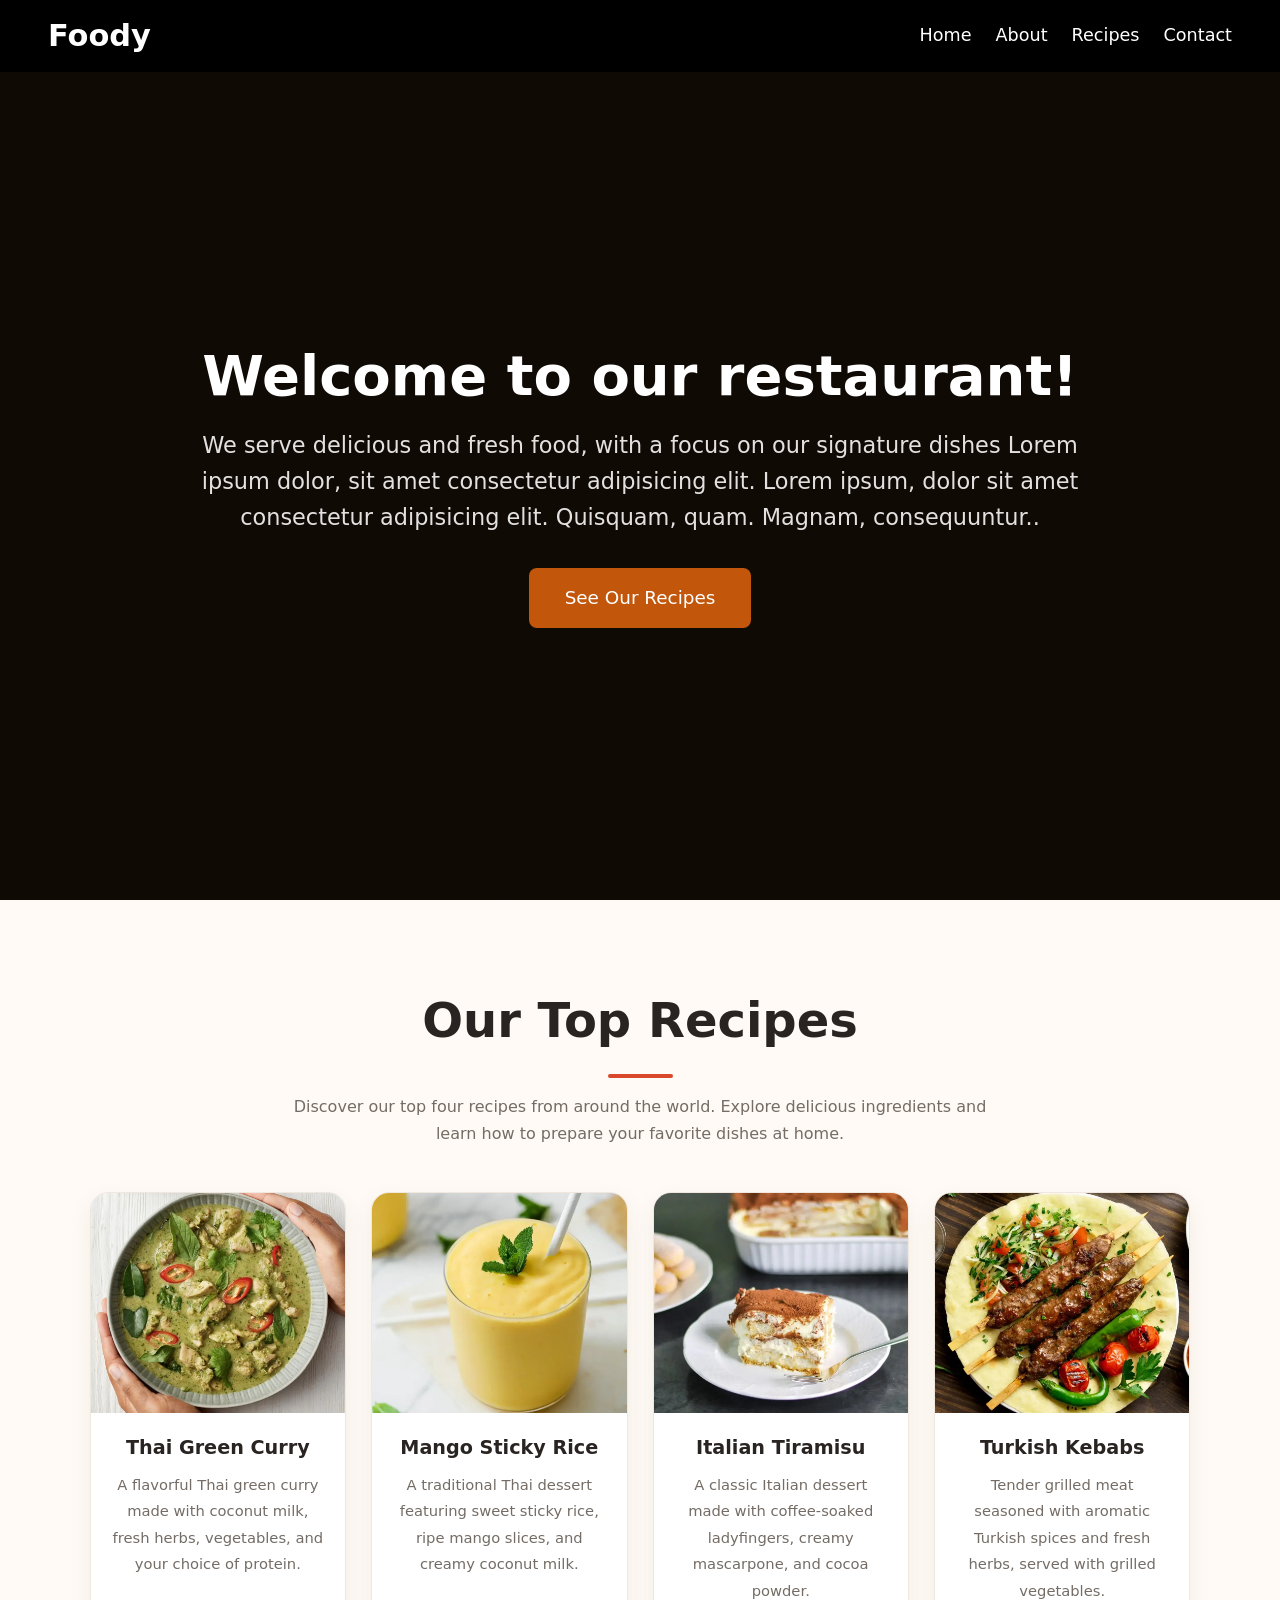
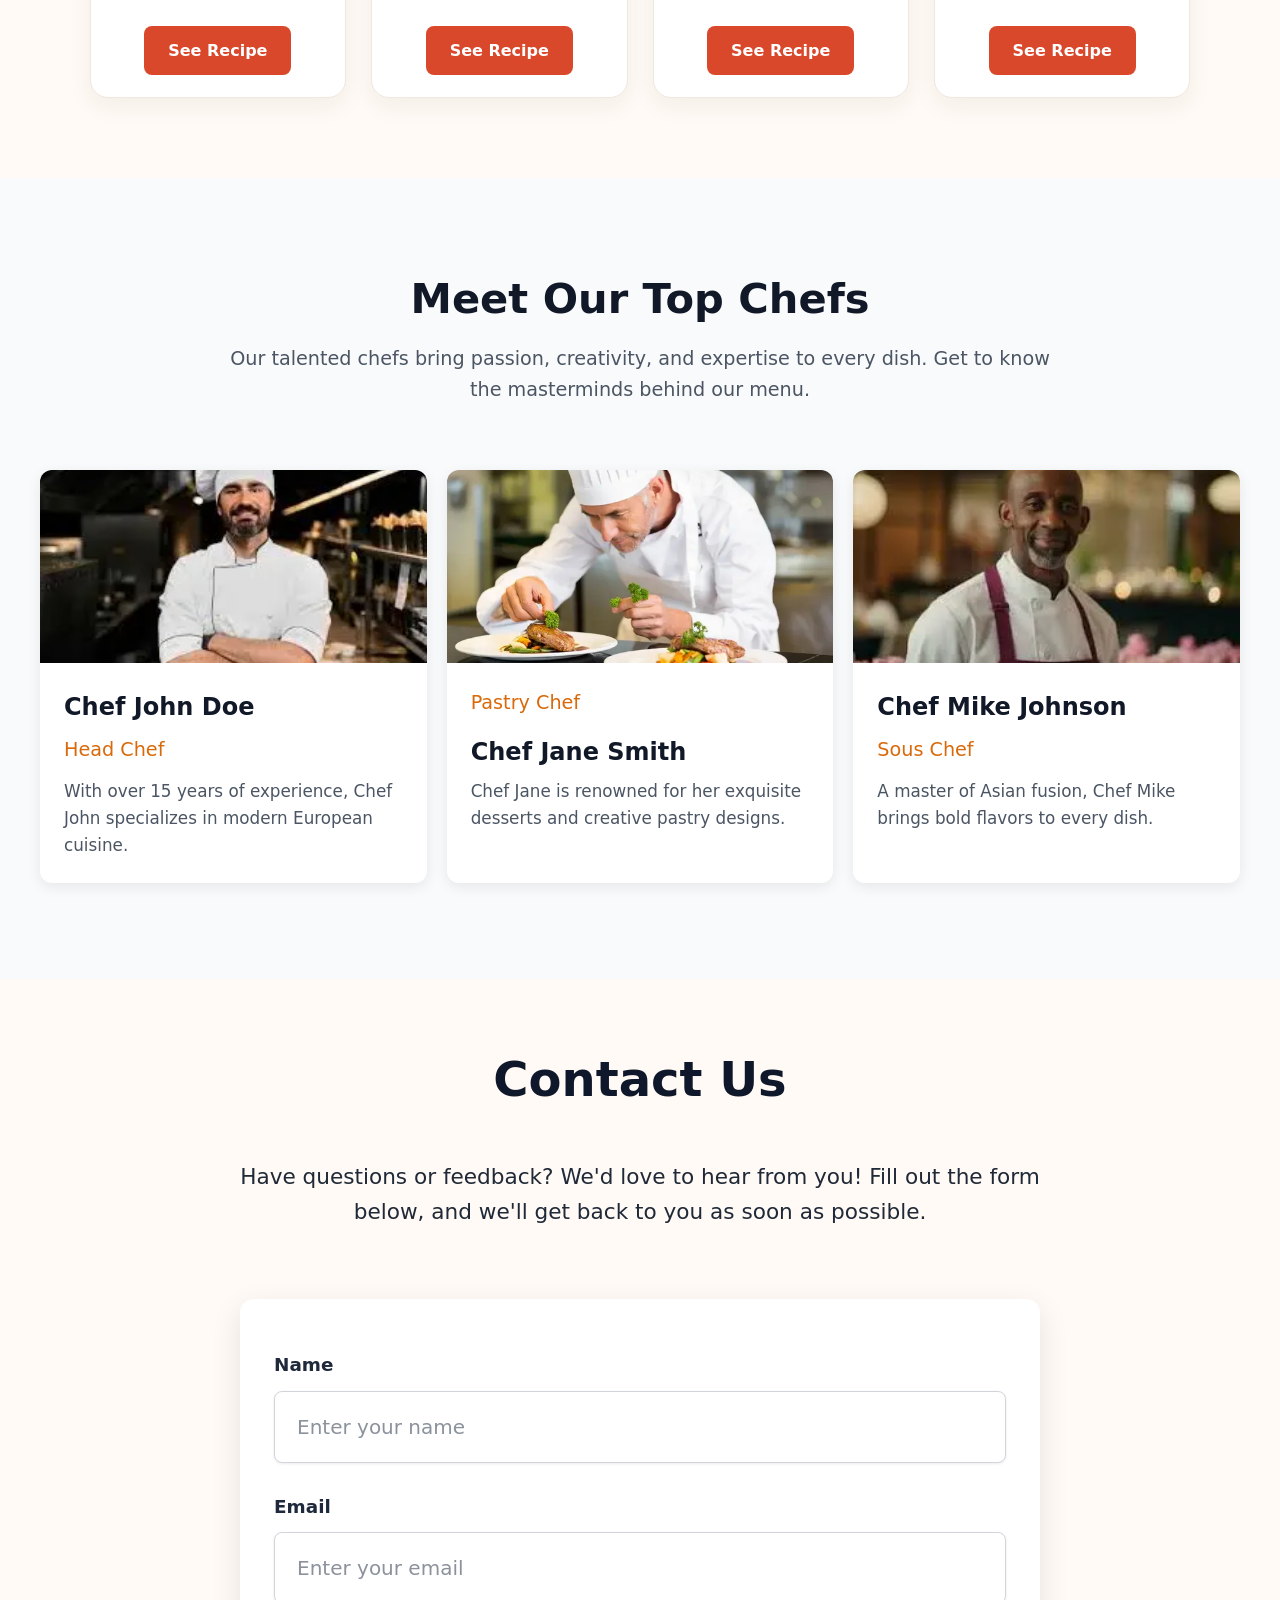
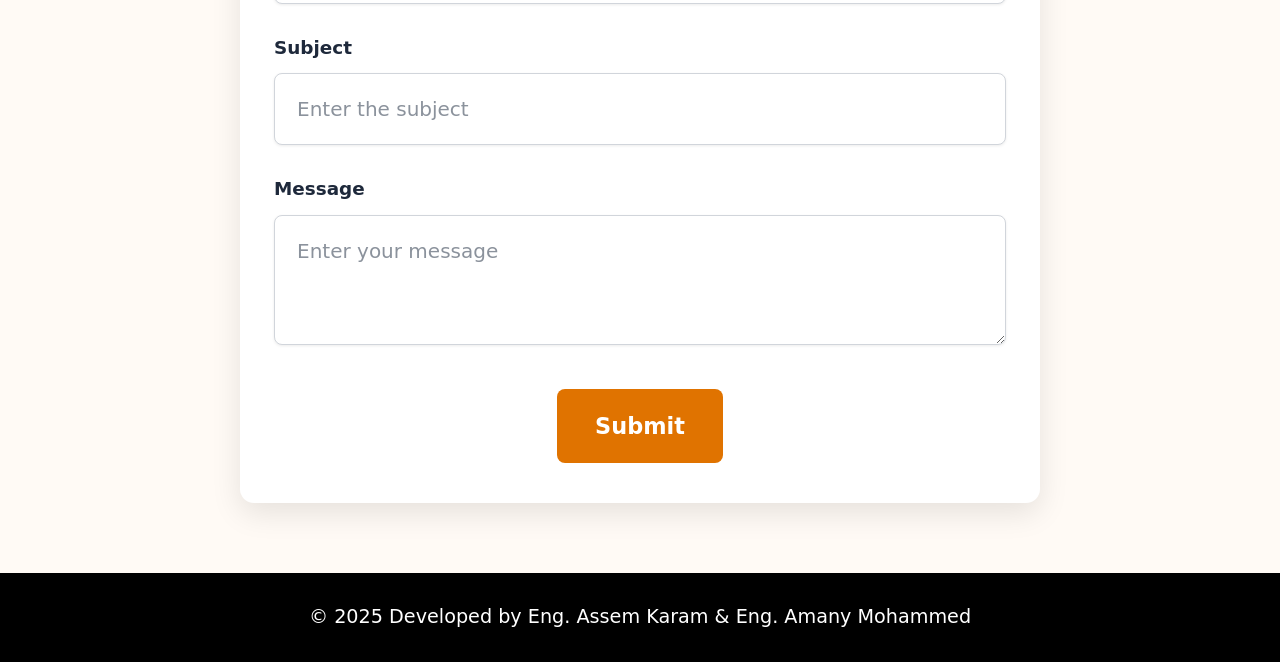
==== commit a65cf768: "Add Contact us Section and Footer" ====
--- a/index.html
+++ b/index.html
@@ -8,7 +8,7 @@
     <meta name="twitter:image" content="/images/logo.png" />
     <meta name="description" content="Foody is a modern restaurant website designed to showcase food items through an attractive and user-friendly interface. It focuses on clean layouts, appealing visuals, and responsive design to provide a smooth browsing experience across desktop and mobile devices." />
     <meta name="keywords" content="restaurant website, food items, modern design, responsive layout, user-friendly interface, attractive visuals, clean layouts, browsing experience" />
-    <meta name="author" content="Amany Mohamed" />
+    <meta name="author" content="Amany Mohamed and Assem Karam" />
     <meta name="robots" content="index, follow" />
 
     <title>FOODY | Our Top Recipes</title>
@@ -16,6 +16,7 @@
     <link rel="stylesheet" href="css/style.css">
     <link rel="stylesheet" href="css/header-hero.css">
     <link rel="stylesheet" href="css/chefs.css">
+    <link rel="stylesheet" href="css/contact-footer.css">
     <script src="main.js" defer></script>
 </head>
 
@@ -217,6 +218,39 @@
             </div>
         </div>
     </section>
-
+    <section class="contact-us">
+        <h1>Contact Us</h1>
+    <p class="intro">Have questions or feedback? We'd love to hear from you! Fill out the form below, and we'll get back to you as soon as possible.</p>
+
+    <form id="contactForm">
+      <div class="field">
+        <label for="name">Name</label>
+        <input type="text" id="name" name="name" placeholder="Enter your name" required>
+      </div>
+      <div class="field">
+        <label for="email">Email</label>
+        <input type="email" id="email" name="email" placeholder="Enter your email" required>
+      </div>
+      <div class="field">
+        <label for="subject">Subject</label>
+        <input type="text" id="subject" name="subject" placeholder="Enter the subject" required>
+      </div>
+      <div class="field">
+        <label for="message">Message</label>
+        <textarea id="message" name="message" placeholder="Enter your message" required></textarea>
+      </div>
+      <div class="actions">
+        <button type="submit">Submit</button>
+      </div>
+    </form>
+    </section>
+    <footer>© 2025 Developed by Eng. Assem Karam &amp; Eng. Amany Mohammed</footer>
+    <script>
+    document.getElementById('contactForm').addEventListener('submit', function (e) {
+      e.preventDefault();
+      alert('Thank you! Your message has been sent.');
+      this.reset();
+    });
+  </script>
 </body>
 </html>
--- a/css/contact-footer.css
+++ b/css/contact-footer.css
@@ -0,0 +1,100 @@
+.contact-us {
+  flex: 1;
+  width: 100%;
+  max-width: 1100px;
+  margin: 0 auto;
+  padding: 60px 20px 70px;
+}
+
+h1 {
+  text-align: center;
+  font-size: 3rem;
+  font-weight: 800;
+  color: #0f172a;
+  margin-bottom: 40px;
+}
+
+.intro {
+  max-width: 800px;
+  margin: 0 auto 70px;
+  text-align: center;
+  font-size: 1.35rem;
+  line-height: 1.6;
+  color: #1f2937;
+}
+
+form {
+  max-width: 800px;
+  margin: 0 auto;
+  background: #fff;
+  border-radius: 14px;
+  padding: 50px 34px 40px;
+  box-shadow: 0 10px 30px rgba(0, 0, 0, 0.1);
+}
+
+.field { margin-bottom: 28px; }
+
+label {
+  display: block;
+  margin-bottom: 10px;
+  font-size: 1.15rem;
+  font-weight: 600;
+  color: #1e293b;
+}
+
+input,
+textarea {
+  width: 100%;
+  padding: 18px 22px;
+  font: inherit;
+  font-size: 1.25rem;
+  color: #1f2937;
+  background: #fff;
+  border: 1px solid #d1d5db;
+  border-radius: 8px;
+  box-shadow: 0 1px 3px rgba(0, 0, 0, 0.08);
+  transition: border-color 0.2s, box-shadow 0.2s;
+}
+
+textarea { min-height: 130px; resize: vertical; }
+
+::placeholder { color: #8b929c; }
+
+input:focus,
+textarea:focus {
+  outline: none;
+  border-color: #e07300;
+  box-shadow: 0 0 0 3px rgba(224, 115, 0, 0.2);
+}
+
+.actions { text-align: center; margin-top: 36px; }
+
+button {
+  padding: 18px 38px;
+  font: inherit;
+  font-size: 1.4rem;
+  font-weight: 600;
+  color: #fff;
+  background: #e07300;
+  border: none;
+  border-radius: 8px;
+  cursor: pointer;
+  transition: background 0.2s;
+}
+
+button:hover { background: #c46400; }
+button:focus-visible { outline: 3px solid #0f172a; outline-offset: 3px; }
+
+footer {
+  background: #000;
+  color: #fff;
+  text-align: center;
+  padding: 28px 20px;
+  font-size: 1.2rem;
+}
+
+@media (max-width: 600px) {
+  h1 { font-size: 2.2rem; }
+  .intro { font-size: 1.1rem; margin-bottom: 40px; }
+  form { padding: 30px 18px; }
+}
